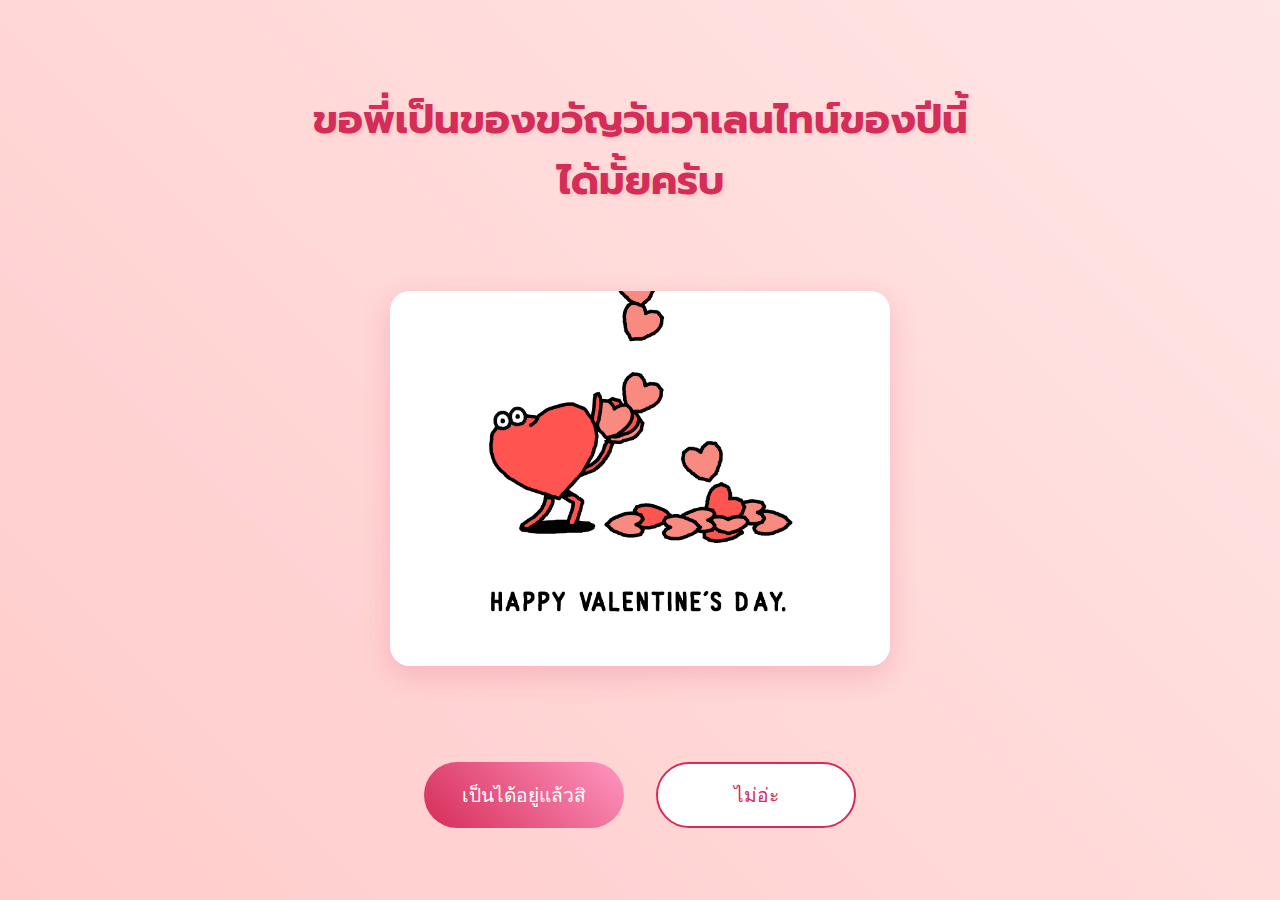
==== secret.html @ 5807a581 "success" ====
<!DOCTYPE html>
<html>
<head>
    <title>ขอของขวัญวาเลนไทน์ปีนี้</title>
    <link rel="stylesheet" href="stylessecret.css">
</head>
<body>
    <div class="container">
        <div class="content-wrapper">
            <h1 class="question">ขอพี่เป็นของขวัญวันวาเลนไทน์ของปีนี้ได้มั้ยครับ</h1>
            <div class="gif-container">
                <img src="valentine1.gif" alt="Valentine GIF">
            </div>
            <div class="button-container">
                <button id="yesBtn" class="yes-btn">เป็นได้อยู่แล้วสิ</button>
                <button id="noBtn" class="no-btn">ไม่อ่ะ</button>
            </div>
        </div>
    </div>
    <script src="scriptsecret.js"></script>
</body>
</html>
---- stylessecret.css ----
@import url('https://fonts.googleapis.com/css2?family=Prompt:wght@300;400;600&display=swap');

body {
    margin: 0;
    padding: 0;
    min-height: 100vh;
    display: flex;
    justify-content: center;
    align-items: center;
    background: linear-gradient(45deg, #ffcccb, #ffe6e6);
    font-family: 'Prompt', sans-serif;
}

.container {
    width: 100%;
    max-width: 800px;
    min-height: 100vh;
    display: flex;
    justify-content: center;
    align-items: center;
}

.content-wrapper {
    width: 90%;
    display: flex;
    flex-direction: column;
    align-items: center;
    gap: 2rem;
    padding: 2rem;
}

.question {
    font-size: 2.5em;
    color: #d52d58;
    text-align: center;
    margin: 0;
    padding: 1rem;
    text-shadow: 2px 2px 4px rgba(0,0,0,0.1);
}

.gif-container {
    width: 100%;
    max-width: 500px;
    height: auto;
    display: flex;
    justify-content: center;
    align-items: center;
    margin: 2rem 0;
}

.gif-container img {
    width: 100%;
    height: auto;
    border-radius: 20px;
    box-shadow: 0 10px 30px rgba(213, 45, 88, 0.2);
}

.button-container {
    display: flex;
    gap: 2rem;
    justify-content: center;
    width: 100%;
    margin-top: 2rem;
}

.yes-btn, .no-btn {
    padding: 1rem 2rem;
    font-size: 1.2em;
    border: none;
    border-radius: 50px;
    cursor: pointer;
    transition: all 0.3s ease;
    min-width: 200px;
}

.yes-btn {
    background: linear-gradient(45deg, #d52d58, #ff96c0);
    color: white;
}

.no-btn {
    background: white;
    color: #d52d58;
    border: 2px solid #d52d58;
}

.yes-btn:hover {
    transform: translateY(-5px);
    box-shadow: 0 5px 15px rgba(213, 45, 88, 0.3);
}

.no-btn:hover {
    transform: translateY(-5px);
    box-shadow: 0 5px 15px rgba(213, 45, 88, 0.2);
}

@media (max-width: 768px) {
    .content-wrapper {
        gap: 1rem;
        padding: 1rem;
    }

    .question {
        font-size: 1.8em;
    }

    .button-container {
        flex-direction: column;
        align-items: center;
    }

    .yes-btn, .no-btn {
        width: 80%;
    }
}
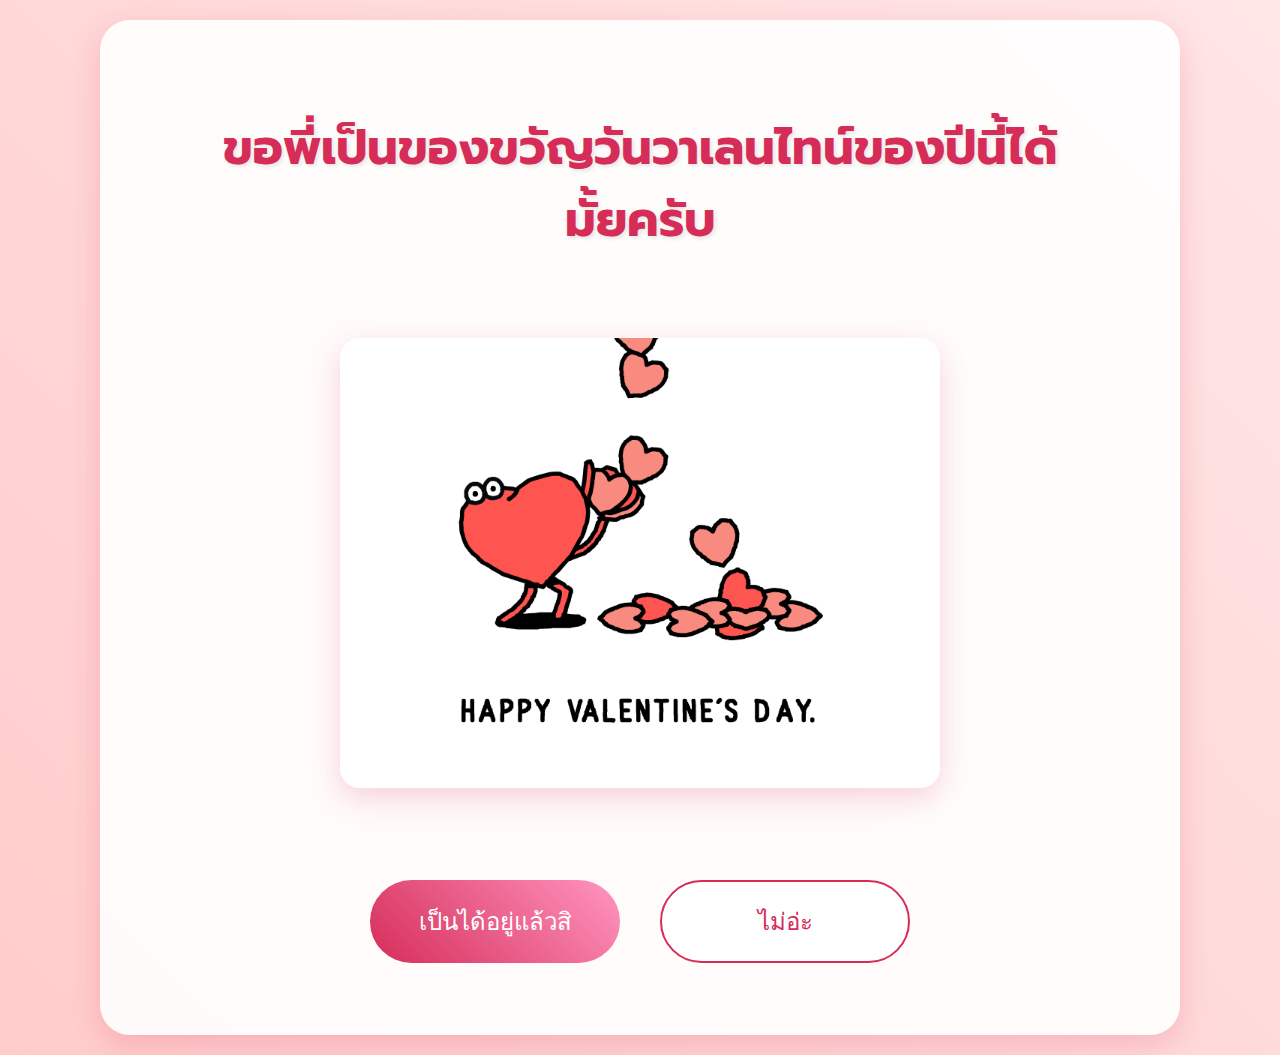
==== commit 719cb11b: "real success" ====
--- a/secret.html
+++ b/secret.html
@@ -2,6 +2,8 @@
 <html>
 <head>
     <title>ขอของขวัญวาเลนไทน์ปีนี้</title>
+    <link rel="icon" type="image/jpeg" href="OIP.png">
+    <meta name="viewport" content="width=device-width, initial-scale=1.0, maximum-scale=1.0, user-scalable=no">
     <link rel="stylesheet" href="stylessecret.css">
 </head>
 <body>
--- a/stylessecret.css
+++ b/stylessecret.css
@@ -2,7 +2,7 @@
 
 body {
     margin: 0;
-    padding: 0;
+    padding: 20px;
     min-height: 100vh;
     display: flex;
     justify-content: center;
@@ -13,7 +13,11 @@
 
 .container {
     width: 100%;
-    max-width: 800px;
+    max-width: 1000px;
+    background: rgba(255, 255, 255, 0.9);
+    border-radius: 30px;
+    box-shadow: 0 10px 30px rgba(213, 45, 88, 0.2);
+    padding: 40px;
     min-height: 100vh;
     display: flex;
     justify-content: center;
@@ -25,22 +29,22 @@
     display: flex;
     flex-direction: column;
     align-items: center;
-    gap: 2rem;
+    gap: 30px;
     padding: 2rem;
 }
 
 .question {
-    font-size: 2.5em;
+    font-size: 3em;
     color: #d52d58;
     text-align: center;
     margin: 0;
-    padding: 1rem;
+    padding: 20px;
     text-shadow: 2px 2px 4px rgba(0,0,0,0.1);
 }
 
 .gif-container {
     width: 100%;
-    max-width: 500px;
+    max-width: 600px;
     height: auto;
     display: flex;
     justify-content: center;
@@ -57,20 +61,20 @@
 
 .button-container {
     display: flex;
-    gap: 2rem;
+    gap: 40px;
     justify-content: center;
     width: 100%;
-    margin-top: 2rem;
+    margin-top: 30px;
 }
 
 .yes-btn, .no-btn {
-    padding: 1rem 2rem;
-    font-size: 1.2em;
+    padding: 20px 40px;
+    font-size: 1.5em;
     border: none;
     border-radius: 50px;
     cursor: pointer;
     transition: all 0.3s ease;
-    min-width: 200px;
+    min-width: 250px;
 }
 
 .yes-btn {
@@ -86,30 +90,43 @@
 
 .yes-btn:hover {
     transform: translateY(-5px);
-    box-shadow: 0 5px 15px rgba(213, 45, 88, 0.3);
+    box-shadow: 0 8px 20px rgba(213, 45, 88, 0.3);
 }
 
 .no-btn:hover {
     transform: translateY(-5px);
-    box-shadow: 0 5px 15px rgba(213, 45, 88, 0.2);
+    box-shadow: 0 8px 20px rgba(213, 45, 88, 0.2);
 }
 
 @media (max-width: 768px) {
+    body {
+        padding: 10px;
+    }
+
     .content-wrapper {
         gap: 1rem;
         padding: 1rem;
     }
 
+    .container {
+        padding: 20px;
+    }
+
     .question {
-        font-size: 1.8em;
+        font-size: 2em;
+        padding: 10px;
     }
 
     .button-container {
         flex-direction: column;
         align-items: center;
+        gap: 20px;
     }
 
     .yes-btn, .no-btn {
-        width: 80%;
+        width: 100%;
+        padding: 15px 30px;
+        font-size: 1.2em;
+        min-width: unset;
     }
 }